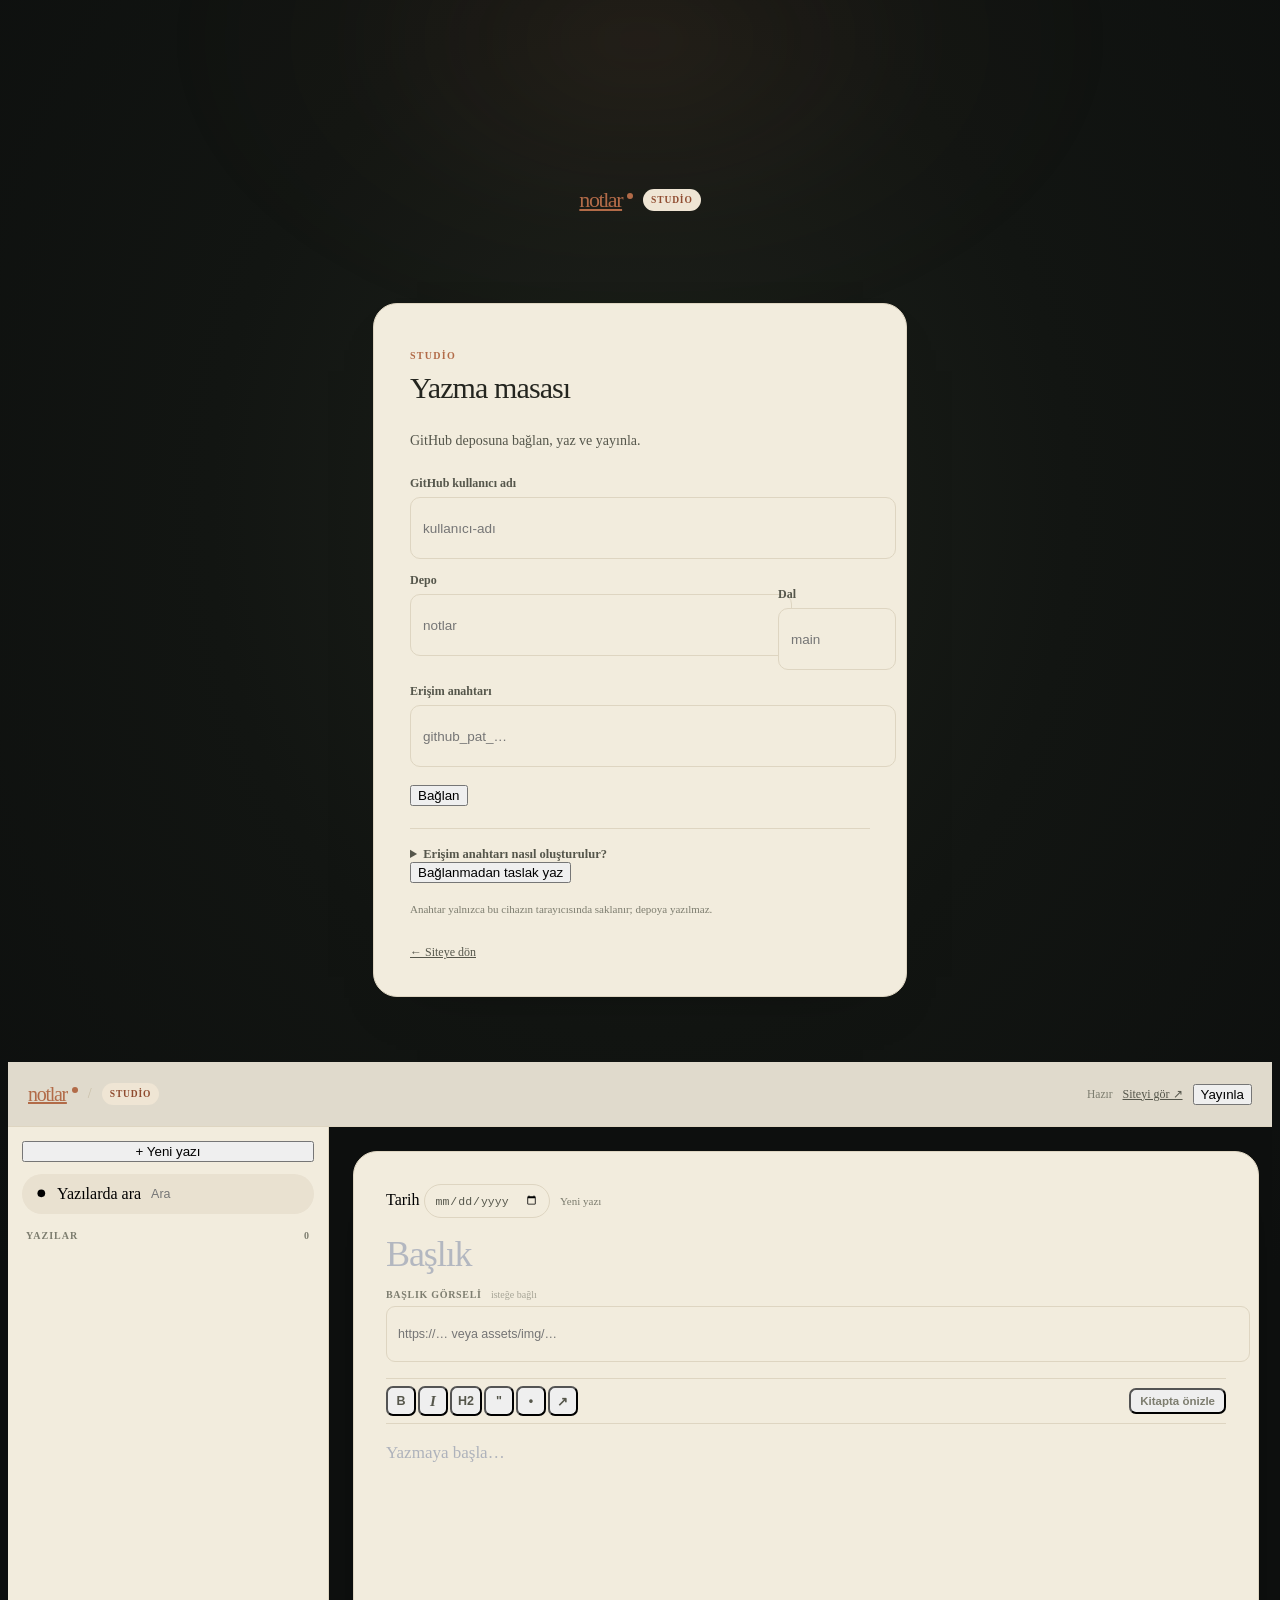
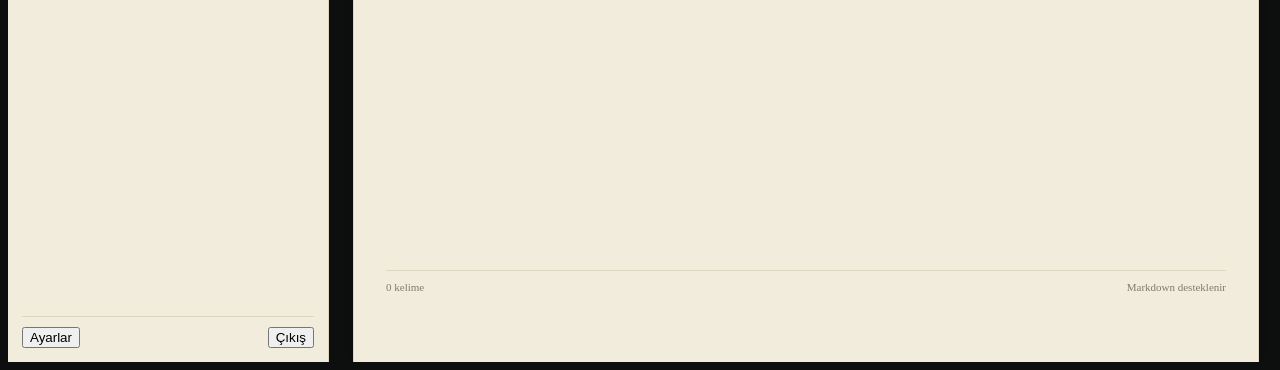
==== studio/index.html @ f9cbef53 "Kitap görünümünü iyileştir ve Studio'ya kitap önizlemesi ekle" ====
<!doctype html>
<html lang="tr">
<head>
  <meta charset="utf-8">
  <meta name="viewport" content="width=device-width, initial-scale=1, viewport-fit=cover">
  <meta http-equiv="Content-Security-Policy" content="default-src 'self'; script-src 'self'; style-src 'self' 'unsafe-inline' https://fonts.googleapis.com; font-src https://fonts.gstatic.com; img-src 'self' data: blob: https:; connect-src 'self' https://api.github.com; frame-src 'self'; base-uri 'self'; form-action 'self'">
  <title>Studio — Notlar</title>
  <meta name="description" content="Yazma masası.">
  <meta name="robots" content="noindex,nofollow,noarchive">
  <meta name="color-scheme" content="light">
  <meta name="theme-color" content="#0d0f0e">

  <link rel="icon" href="../assets/img/favicon.svg" type="image/svg+xml">
  <link rel="preconnect" href="https://fonts.googleapis.com">
  <link rel="preconnect" href="https://fonts.gstatic.com" crossorigin>
  <link href="https://fonts.googleapis.com/css2?family=DM+Sans:opsz,wght@9..40,400..700&family=Newsreader:ital,opsz,wght@0,6..72,400;0,6..72,500;0,6..72,600;1,6..72,400;1,6..72,500&display=swap" rel="stylesheet">

  <link rel="stylesheet" href="../assets/css/base.css?v=20261117k">
  <link rel="stylesheet" href="../assets/css/prose.css?v=20261117k">
  <link rel="stylesheet" href="../assets/css/editor.css?v=20261117m">
  <script type="module" src="../assets/js/editor.js?v=20261117m"></script>
</head>
<body class="studio-body" id="top">

  <div class="studio-glow" aria-hidden="true"></div>

  <svg class="icon-sprite" aria-hidden="true" focusable="false" xmlns="http://www.w3.org/2000/svg">
    <symbol id="i-search" viewBox="0 0 24 24"><circle cx="10.8" cy="10.8" r="6.6"/><path d="m15.8 15.8 4.7 4.7"/></symbol>
    <symbol id="i-close" viewBox="0 0 24 24"><path d="M6 6l12 12M18 6 6 18"/></symbol>
    <symbol id="i-menu" viewBox="0 0 24 24"><path d="M3 7h18M3 12h18M3 17h18"/></symbol>
    <symbol id="i-arrow-up-right" viewBox="0 0 24 24"><path d="M7 17 17 7M8 7h9v9"/></symbol>
  </svg>

  <!-- Giriş --------------------------------------------------------------- -->
  <section class="auth-view" id="auth-view">
    <header class="auth-header">
      <a class="brand" href="../"><span class="brand-text">notlar</span><span class="brand-dot" aria-hidden="true"></span></a>
      <span class="studio-tag">studio</span>
    </header>

    <main class="auth-main">
      <div class="auth-card">
        <p class="auth-eyebrow">Studio</p>
        <h1 class="auth-title">Yazma masası</h1>
        <p class="auth-sub">GitHub deposuna bağlan, yaz ve yayınla.</p>

        <form class="auth-form" id="auth-form" novalidate>
          <div class="field">
            <label for="auth-owner">GitHub kullanıcı adı</label>
            <input id="auth-owner" name="owner" type="text" autocomplete="username" placeholder="kullanıcı-adı" required>
          </div>

          <div class="field-row">
            <div class="field">
              <label for="auth-repo">Depo</label>
              <input id="auth-repo" name="repo" type="text" autocomplete="off" placeholder="notlar" required>
            </div>
            <div class="field">
              <label for="auth-branch">Dal</label>
              <input id="auth-branch" name="branch" type="text" autocomplete="off" placeholder="main">
            </div>
          </div>

          <div class="field">
            <label for="auth-token">Erişim anahtarı</label>
            <input id="auth-token" name="token" type="password" autocomplete="off" placeholder="github_pat_…" required>
          </div>

          <p class="auth-error" id="auth-error" role="alert" hidden></p>

          <button class="btn btn--accent btn--block" type="submit" id="auth-submit">Bağlan</button>
        </form>

        <details class="auth-help">
          <summary>Erişim anahtarı nasıl oluşturulur?</summary>
          <ol>
            <li>GitHub → Settings → Developer settings → Personal access tokens → <strong>Fine-grained tokens</strong> → Generate new token.</li>
            <li>Repository access: <strong>Only select repositories</strong> → <strong>notlar</strong>. “Public repositories (read-only)” yazma izni vermez.</li>
            <li>Permissions → <strong>Repositories</strong> sekmesi → <strong>Add permissions</strong> → aramaya <strong>Contents</strong> yaz → <strong>Read and write</strong>. Metadata otomatik gelir.</li>
            <li>Generate token → anahtarı kopyala ve buraya yapıştır.</li>
          </ol>
          <p class="auth-help-note">
            Contents seçeneğini göremiyorsan klasik token da çalışır:
            <a href="https://github.com/settings/tokens/new" target="_blank" rel="noopener noreferrer">Tokens (classic)</a>
            → Generate new token → <strong>repo</strong> kutusunu işaretle. Bu anahtar daha geniştir; işin bitince iptal edebilirsin.
          </p>
          <a href="https://github.com/settings/personal-access-tokens/new" target="_blank" rel="noopener noreferrer">
            Fine-grained token oluştur ↗
          </a>
        </details>

        <button class="text-button" id="write-offline" type="button">Bağlanmadan taslak yaz</button>
        <p class="auth-note">Anahtar yalnızca bu cihazın tarayıcısında saklanır; depoya yazılmaz.</p>
        <a class="auth-back" href="../">← Siteye dön</a>
      </div>
    </main>
  </section>

  <!-- Uygulama ------------------------------------------------------------ -->
  <section class="app-view" id="app-view" hidden>
    <header class="studio-topbar">
      <div class="topbar-left">
        <button class="icon-button sidebar-toggle" type="button" id="sidebar-toggle" aria-label="Yazı listesini aç">
          <svg><use href="#i-menu"></use></svg>
        </button>
        <a class="brand" href="../"><span class="brand-text">notlar</span><span class="brand-dot" aria-hidden="true"></span></a>
        <span class="topbar-sep" aria-hidden="true">/</span>
        <span class="studio-tag">studio</span>
      </div>

      <div class="topbar-right">
        <span class="save-status" id="save-status">Hazır</span>
        <a class="topbar-link" href="../" target="_blank" rel="noopener noreferrer">Siteyi gör ↗</a>
        <button class="btn btn--accent btn--small" type="button" id="publish-button">Yayınla</button>
      </div>
    </header>

    <div class="studio-layout">
      <div class="sidebar-scrim" id="sidebar-scrim" hidden></div>

      <aside class="studio-sidebar" id="studio-sidebar">
        <div class="sidebar-top">
          <button class="btn btn--accent btn--block" type="button" id="new-post">+ Yeni yazı</button>
          <button class="icon-button sidebar-close" type="button" id="sidebar-close" aria-label="Yazı listesini kapat">
            <svg><use href="#i-close"></use></svg>
          </button>
        </div>

        <label class="sidebar-search">
          <svg aria-hidden="true"><use href="#i-search"></use></svg>
          <span class="sr-only">Yazılarda ara</span>
          <input id="post-search" type="search" placeholder="Ara" autocomplete="off" spellcheck="false">
        </label>

        <div class="sidebar-heading">
          <span>Yazılar</span>
          <span id="sidebar-count">0</span>
        </div>

        <ul class="sidebar-list" id="sidebar-list"></ul>

        <div class="sidebar-footer">
          <button class="text-button" type="button" id="settings-button">Ayarlar</button>
          <button class="text-button" type="button" id="logout-button">Çıkış</button>
        </div>
      </aside>

      <main class="studio-main" id="studio-main">
        <div class="editor-card">
          <div class="editor-meta">
            <label class="date-field">
              <span class="sr-only">Tarih</span>
              <input id="date-input" type="date">
            </label>
            <span class="editor-state" id="editor-state">Yeni yazı</span>
            <button class="text-button editor-delete" type="button" id="delete-button" hidden>Sil</button>
          </div>

          <input id="title-input" class="editor-title" type="text" placeholder="Başlık" autocomplete="off" spellcheck="false">

          <div class="editor-cover-field">
            <label for="cover-input">Başlık görseli <span>isteğe bağlı</span></label>
            <input id="cover-input" type="text" inputmode="url" placeholder="https://… veya assets/img/…" autocomplete="off" spellcheck="false">
          </div>

          <div class="editor-toolbar">
            <div class="toolbar-group">
              <button type="button" data-md="bold" title="Kalın" aria-label="Kalın">B</button>
              <button type="button" data-md="italic" title="İtalik" aria-label="İtalik"><span class="toolbar-italic">I</span></button>
              <button type="button" data-md="h2" title="Başlık" aria-label="Başlık">H2</button>
              <button type="button" data-md="quote" title="Alıntı" aria-label="Alıntı">"</button>
              <button type="button" data-md="list" title="Liste" aria-label="Liste">•</button>
              <button type="button" data-md="link" title="Bağlantı" aria-label="Bağlantı">↗</button>
            </div>
            <button class="preview-toggle" type="button" id="preview-toggle">Kitapta önizle</button>
          </div>

          <textarea id="content-input" class="editor-content" placeholder="Yazmaya başla…" spellcheck="true"></textarea>
          <div id="preview" class="editor-preview" hidden>
            <p class="preview-note">Yayınlanmamış taslak · Sayfaları sürükleyerek çevirebilirsin.</p>
            <iframe id="book-preview" title="Taslağın kitap önizlemesi" src="../?onizleme=1" loading="lazy"></iframe>
          </div>

          <div class="editor-footer">
            <span id="word-count">0 kelime</span>
            <span class="editor-hint">Markdown desteklenir</span>
          </div>
        </div>
      </main>
    </div>
  </section>

  <!-- Ayarlar ------------------------------------------------------------- -->
  <dialog class="modal" id="settings-dialog" aria-labelledby="settings-title">
    <div class="modal-head">
      <h2 id="settings-title">Ayarlar</h2>
      <button class="icon-button modal-close" type="button" data-close-settings aria-label="Ayarları kapat">
        <svg><use href="#i-close"></use></svg>
      </button>
    </div>

    <div class="modal-body">
      <div class="field">
        <label for="site-title">Site adı</label>
        <input id="site-title" type="text" autocomplete="off">
      </div>
      <div class="field">
        <label for="site-author">Yazar</label>
        <input id="site-author" type="text" autocomplete="off" placeholder="isteğe bağlı">
      </div>
      <div class="field">
        <label for="site-description">Açıklama</label>
        <textarea id="site-description" rows="2"></textarea>
      </div>

      <div class="connection-box">
        <span class="connection-label">Bağlantı</span>
        <p id="connection-info">—</p>
      </div>
    </div>

    <div class="modal-foot">
      <button class="btn" type="button" data-close-settings>Vazgeç</button>
      <button class="btn btn--accent" type="button" id="settings-save">Kaydet</button>
    </div>
  </dialog>

  <!-- Onay ---------------------------------------------------------------- -->
  <dialog class="modal modal--confirm" id="confirm-dialog" aria-labelledby="confirm-title">
    <div class="modal-body">
      <h2 id="confirm-title">Emin misin?</h2>
      <p id="confirm-message"></p>
    </div>
    <div class="modal-foot">
      <button class="btn" type="button" id="confirm-cancel">Vazgeç</button>
      <button class="btn btn--danger" type="button" id="confirm-ok">Sil</button>
    </div>
  </dialog>

  <div class="studio-toast" id="toast" popover="manual" role="status" aria-live="polite"></div>

  <noscript>
    <div class="noscript">Yazma masası için JavaScript'e ihtiyaç var.</div>
  </noscript>

</body>
</html>
---- assets/css/editor.css ----
/* ==========================================================================
   Studio — yazma masası
   ========================================================================== */

.studio-body {
  --font-serif: 'Newsreader', Georgia, 'Times New Roman', serif;
  --bg: #0d0f0e;
  --surface: #f2ecdd;
  --surface-2: #e9e1d0;
  --surface-3: #e3d8c4;
  --text: #24251f;
  --text-2: #55564b;
  --muted: #7d7d6f;
  --line: #ded5c1;
  --line-strong: #c9bfa8;
  --accent: #b26b48;
  --accent-2: #9d5939;
  --accent-dark: #8f4b2f;
  --accent-soft: #efe5d4;
  --accent-glow: rgba(178, 107, 72, 0.16);
  --selection: #e9d9c8;
  --shadow: 0 24px 60px -44px rgba(0, 0, 0, 0.5);
  position: relative;
  min-height: 100dvh;
  background:
    radial-gradient(ellipse 70% 55% at 50% 26%, #1d211b 0%, #121512 48%, var(--bg) 100%);
}

.studio-body .brand {
  font-family: var(--font-serif);
  font-weight: 500;
  letter-spacing: -0.065em;
}

.studio-body .auth-title,
.studio-body .editor-title,
.studio-body .modal-head h2,
.studio-body .modal-body h2 {
  font-family: var(--font-serif);
  font-weight: 500;
  letter-spacing: -0.03em;
}

.studio-body .editor-content,
.studio-body .editor-preview,
.studio-body .prose {
  font-family: var(--font-serif);
}

.studio-body .editor-content {
  font-size: 17px;
  line-height: 1.75;
}

.studio-glow {
  position: fixed;
  inset: -280px auto auto 50%;
  z-index: 0;
  width: 1000px;
  height: 640px;
  margin-left: -500px;
  background: radial-gradient(ellipse at center, rgba(178, 107, 72, 0.1), rgba(178, 107, 72, 0.02) 42%, transparent 68%);
  filter: blur(18px);
  pointer-events: none;
}

.brand {
  display: inline-flex;
  align-items: center;
  gap: 5px;
  color: var(--accent);
  font-size: 22px;
  font-weight: 700;
  letter-spacing: -0.055em;
  line-height: 1;
  transition: color 0.18s ease;
}

.brand:hover {
  color: var(--accent-dark);
}

.brand-dot {
  width: 6px;
  height: 6px;
  margin-top: -9px;
  border-radius: 50%;
  background: var(--accent);
}

.studio-tag {
  display: inline-flex;
  align-items: center;
  height: 22px;
  padding: 0 8px;
  border-radius: 999px;
  background: var(--accent-soft);
  color: var(--accent-dark);
  font-size: 9.5px;
  font-weight: 700;
  letter-spacing: 0.09em;
  text-transform: uppercase;
}

/* --------------------------------------------------------------------------
   Giriş
   -------------------------------------------------------------------------- */

.auth-view {
  position: relative;
  z-index: 1;
  display: flex;
  flex-direction: column;
  min-height: 100dvh;
}

.auth-header {
  display: flex;
  align-items: center;
  gap: 10px;
  width: min(var(--shell), calc(100% - var(--gutter) * 2));
  height: 76px;
  margin: 0 auto;
}

.auth-header .brand {
  font-size: 22px;
}

.auth-main {
  display: grid;
  place-items: center;
  flex: 1;
  padding: 20px var(--gutter) 64px;
}

.auth-card {
  width: min(460px, 100%);
  padding: clamp(24px, 4.5vw, 36px);
  border: 1px solid var(--line);
  border-radius: 24px;
  background: var(--surface);
  box-shadow: var(--shadow);
  animation: fade-up 0.45s var(--ease) both;
}

.auth-eyebrow {
  color: var(--accent);
  font-size: 10px;
  font-weight: 700;
  letter-spacing: 0.13em;
  text-transform: uppercase;
}

.auth-title {
  margin-top: 8px;
  color: var(--text);
  font-size: 30px;
  font-weight: 700;
  letter-spacing: -0.04em;
}

.auth-sub {
  margin-top: 8px;
  color: var(--text-2);
  font-size: 14px;
  line-height: 1.6;
}

.auth-form {
  margin-top: 24px;
}

.field + .field,
.field-row + .field,
.field + .field-row {
  margin-top: 14px;
}

.field-row {
  display: grid;
  grid-template-columns: minmax(0, 1fr) 92px;
  gap: 12px;
}

.field {
  display: flex;
  flex-direction: column;
  gap: 6px;
}

.field label {
  color: var(--text-2);
  font-size: 12px;
  font-weight: 600;
}

.field input,
.field textarea {
  width: 100%;
  min-height: 42px;
  padding: 9px 12px;
  border: 1px solid var(--line);
  border-radius: 10px;
  outline: 0;
  background: var(--surface);
  color: var(--text);
  font-size: 13.5px;
  transition:
    border-color 0.16s ease,
    box-shadow 0.16s ease;
}

.field textarea {
  resize: vertical;
  line-height: 1.6;
}

.field input:focus,
.field textarea:focus {
  border-color: var(--accent);
  box-shadow: 0 0 0 3px var(--accent-glow);
}

.auth-error {
  margin-top: 14px;
  padding: 9px 11px;
  border: 1px solid #f0c9c9;
  border-radius: 9px;
  background: #fff5f5;
  color: #b53232;
  font-size: 12px;
  line-height: 1.55;
}

.auth-form .btn {
  margin-top: 18px;
}

.auth-help {
  margin-top: 22px;
  padding-top: 18px;
  border-top: 1px solid var(--line);
}

.auth-help summary {
  color: var(--text-2);
  font-size: 12.5px;
  font-weight: 600;
  cursor: pointer;
}

.auth-help ol {
  margin-top: 10px;
  padding-left: 18px;
  list-style: decimal;
  color: var(--muted);
  font-size: 12px;
  line-height: 1.7;
}

.auth-help li {
  margin-bottom: 4px;
}

.auth-help a {
  display: inline-block;
  margin-top: 10px;
  color: var(--accent-dark);
  font-size: 12px;
  font-weight: 600;
  text-decoration: underline;
  text-decoration-color: var(--accent);
  text-underline-offset: 3px;
}

.auth-help-note {
  margin-top: 12px;
  color: var(--muted);
  font-size: 11.5px;
  line-height: 1.65;
}

.auth-help-note a {
  display: inline;
  margin-top: 0;
}

.auth-note {
  margin-top: 18px;
  color: var(--muted);
  font-size: 11px;
  line-height: 1.55;
}

.auth-back {
  display: inline-block;
  margin-top: 16px;
  color: var(--text-2);
  font-size: 12px;
  transition: color 0.16s ease;
}

.auth-back:hover {
  color: var(--accent);
}

/* --------------------------------------------------------------------------
   Uygulama
   -------------------------------------------------------------------------- */

.app-view {
  position: relative;
  z-index: 1;
  display: flex;
  flex-direction: column;
  height: 100dvh;
}

.studio-topbar {
  display: flex;
  align-items: center;
  justify-content: space-between;
  gap: 16px;
  flex: none;
  height: 64px;
  padding: 0 20px;
  border-bottom: 1px solid var(--line);
  background: color-mix(in srgb, var(--surface) 92%, transparent);
  -webkit-backdrop-filter: blur(14px);
  backdrop-filter: blur(14px);
}

.topbar-left,
.topbar-right {
  display: flex;
  align-items: center;
  gap: 10px;
  min-width: 0;
}

.topbar-left .brand {
  font-size: 20px;
}

.topbar-sep {
  color: var(--line-strong);
  font-size: 14px;
}

.save-status {
  color: var(--muted);
  font-size: 11.5px;
  white-space: nowrap;
}

.topbar-link {
  color: var(--text-2);
  font-size: 12px;
  white-space: nowrap;
  transition: color 0.16s ease;
}

.topbar-link:hover {
  color: var(--accent);
}

.sidebar-toggle,
.sidebar-close {
  display: none;
}

.studio-layout {
  display: flex;
  flex: 1;
  min-height: 0;
}

/* Kenar çubuğu ------------------------------------------------------------- */

.studio-sidebar {
  display: flex;
  flex-direction: column;
  width: 292px;
  flex: none;
  min-height: 0;
  padding: 14px;
  border-right: 1px solid var(--line);
  background: var(--surface);
}

.sidebar-top {
  display: flex;
  gap: 8px;
}

.sidebar-top .btn {
  flex: 1;
}

.sidebar-search {
  display: flex;
  align-items: center;
  gap: 8px;
  height: 38px;
  margin-top: 12px;
  padding: 0 12px;
  border: 1px solid transparent;
  border-radius: 999px;
  background: var(--surface-2);
  transition:
    border-color 0.16s ease,
    background-color 0.16s ease,
    box-shadow 0.16s ease;
}

.sidebar-search:focus-within {
  background: var(--surface);
  border-color: var(--accent);
  box-shadow: 0 0 0 3px var(--accent-glow);
}

.sidebar-search svg {
  width: 14px;
  height: 14px;
  flex: none;
  color: var(--muted);
}

.sidebar-search input {
  flex: 1;
  min-width: 0;
  height: 100%;
  border: 0;
  outline: 0;
  background: transparent;
  font-size: 12.5px;
}

.sidebar-heading {
  display: flex;
  align-items: center;
  justify-content: space-between;
  margin: 16px 4px 6px;
  color: var(--muted);
  font-size: 10px;
  font-weight: 700;
  letter-spacing: 0.1em;
  text-transform: uppercase;
}

.sidebar-list {
  flex: 1;
  min-height: 0;
  margin: 0 -4px;
  padding: 0 4px 10px;
  overflow-y: auto;
}

.sidebar-item {
  display: block;
  width: 100%;
  margin-bottom: 2px;
  padding: 8px 10px 9px;
  border-radius: 10px;
  text-align: left;
  transition: background-color 0.14s ease;
}

.sidebar-item:hover {
  background: var(--surface-2);
}

.sidebar-item.is-active {
  background: var(--accent-soft);
}

.sidebar-item-date {
  display: block;
  color: var(--muted);
  font-size: 10px;
  font-variant-numeric: tabular-nums;
}

.sidebar-item-title {
  display: block;
  margin-top: 1px;
  overflow: hidden;
  color: var(--text);
  font-size: 12.5px;
  font-weight: 600;
  line-height: 1.4;
  text-overflow: ellipsis;
  white-space: nowrap;
}

.sidebar-item.is-active .sidebar-item-title {
  color: var(--accent-dark);
}

.sidebar-empty {
  padding: 18px 10px;
  color: var(--muted);
  font-size: 12px;
  line-height: 1.6;
}

.sidebar-footer {
  display: flex;
  align-items: center;
  justify-content: space-between;
  gap: 10px;
  flex: none;
  padding-top: 10px;
  border-top: 1px solid var(--line);
}

.sidebar-scrim {
  display: none;
}

/* Editör ------------------------------------------------------------------ */

.studio-main {
  flex: 1;
  min-width: 0;
  overflow-y: auto;
  padding: 24px;
  background: var(--bg);
}

.editor-card {
  width: min(840px, 100%);
  min-height: calc(100dvh - 64px - 48px);
  margin: 0 auto;
  padding: clamp(20px, 3vw, 32px);
  border: 1px solid var(--line);
  border-radius: 24px;
  background: var(--surface);
  box-shadow: 0 20px 50px -46px rgba(21, 23, 28, 0.24);
}

.editor-meta {
  display: flex;
  align-items: center;
  gap: 10px;
  min-height: 32px;
}

.date-field input {
  height: 32px;
  padding: 0 10px;
  border: 1px solid var(--line);
  border-radius: 999px;
  outline: 0;
  background: var(--surface);
  color: var(--text-2);
  font-size: 11.5px;
  font-variant-numeric: tabular-nums;
  cursor: pointer;
  transition:
    border-color 0.16s ease,
    box-shadow 0.16s ease;
}

.date-field input:focus {
  border-color: var(--accent);
  box-shadow: 0 0 0 3px var(--accent-glow);
}

.editor-state {
  color: var(--muted);
  font-size: 11px;
}

.editor-delete {
  margin-left: auto;
  color: #b53232;
}

.editor-delete:hover {
  color: #8f2020;
}

.editor-title {
  width: 100%;
  margin-top: 16px;
  padding: 0;
  border: 0;
  outline: 0;
  background: transparent;
  color: var(--text);
  font-size: clamp(26px, 3.4vw, 36px);
  font-weight: 700;
  letter-spacing: -0.045em;
  line-height: 1.15;
}

.editor-title::placeholder {
  color: #b3b7c0;
}

.editor-cover-field {
  display: flex;
  flex-direction: column;
  gap: 6px;
  margin-top: 14px;
}

.editor-cover-field label {
  color: var(--muted);
  font-size: 10px;
  font-weight: 600;
  letter-spacing: 0.07em;
  text-transform: uppercase;
}

.editor-cover-field label span {
  margin-left: 6px;
  font-weight: 400;
  letter-spacing: 0;
  opacity: 0.65;
  text-transform: none;
}

.editor-cover-field input {
  width: 100%;
  min-height: 38px;
  padding: 8px 11px;
  border: 1px solid var(--line);
  border-radius: 9px;
  outline: 0;
  background: var(--surface);
  color: var(--text);
  font-size: 12.5px;
  transition:
    border-color 0.16s ease,
    box-shadow 0.16s ease;
}

.editor-cover-field input:focus {
  border-color: var(--accent);
  box-shadow: 0 0 0 3px var(--accent-glow);
}

.editor-toolbar {
  display: flex;
  align-items: center;
  justify-content: space-between;
  gap: 12px;
  margin-top: 16px;
  padding: 7px 0;
  border-top: 1px solid var(--line);
  border-bottom: 1px solid var(--line);
}

.toolbar-group {
  display: flex;
  align-items: center;
  gap: 2px;
}

.toolbar-group button {
  display: grid;
  place-items: center;
  min-width: 30px;
  height: 30px;
  padding: 0 6px;
  border-radius: 7px;
  color: var(--text-2);
  font-size: 12.5px;
  font-weight: 600;
  transition:
    color 0.14s ease,
    background-color 0.14s ease;
}

.toolbar-group button:hover {
  color: var(--accent-dark);
  background: var(--accent-soft);
}

.toolbar-italic {
  font-family: Georgia, 'Times New Roman', serif;
  font-size: 15px;
  font-style: italic;
  line-height: 1;
}

.preview-toggle {
  padding: 5px 9px;
  border-radius: 7px;
  color: var(--muted);
  font-size: 11.5px;
  font-weight: 600;
  transition:
    color 0.14s ease,
    background-color 0.14s ease;
}

.preview-toggle:hover {
  color: var(--text);
  background: var(--surface-2);
}

.preview-toggle.is-active {
  color: var(--accent-dark);
  background: var(--accent-soft);
}

.editor-content {
  display: block;
  width: 100%;
  min-height: 46vh;
  margin-top: 14px;
  padding: 0;
  border: 0;
  outline: 0;
  resize: none;
  overflow: hidden;
  background: transparent;
  color: var(--text-2);
  font-family: var(--font-sans);
  font-size: 16px;
  line-height: 1.8;
}

.editor-content::placeholder {
  color: #aeb2bb;
}

.editor-preview {
  min-height: 46vh;
  margin-top: 14px;
}

.editor-footer {
  display: flex;
  align-items: center;
  justify-content: space-between;
  gap: 16px;
  margin-top: 18px;
  padding-top: 10px;
  border-top: 1px solid var(--line);
  color: var(--muted);
  font-size: 11px;
}

.editor-hint {
  color: var(--muted);
}

/* --------------------------------------------------------------------------
   Modallar
   -------------------------------------------------------------------------- */

.modal {
  width: min(520px, calc(100vw - 24px));
  max-height: 86vh;
  margin: auto;
  padding: 0;
  border: 1px solid var(--line);
  border-radius: 20px;
  background: var(--surface);
  color: var(--text);
  box-shadow: 0 36px 100px -30px rgba(21, 23, 28, 0.4);
  overflow: hidden;
  opacity: 0;
  transform: translateY(8px) scale(0.99);
  transition:
    opacity 0.18s ease,
    transform 0.22s var(--ease);
}

.modal[open] {
  opacity: 1;
  transform: none;
}

.modal::backdrop {
  background: rgba(21, 23, 28, 0.32);
  -webkit-backdrop-filter: blur(4px);
  backdrop-filter: blur(4px);
}

.modal-head {
  display: flex;
  align-items: center;
  justify-content: space-between;
  gap: 12px;
  padding: 16px 18px;
  border-bottom: 1px solid var(--line);
}

.modal-head h2 {
  font-size: 17px;
  font-weight: 700;
  letter-spacing: -0.02em;
}

.modal-close {
  width: 32px;
  height: 32px;
  border: 0;
}

.modal-body {
  padding: 18px;
  overflow-y: auto;
}

.modal-body h2 {
  font-size: 20px;
  font-weight: 700;
  letter-spacing: -0.03em;
}

.modal-body p {
  margin-top: 8px;
  color: var(--text-2);
  font-size: 13px;
  line-height: 1.6;
}

.modal-body .field + .field {
  margin-top: 13px;
}

.connection-box {
  margin-top: 18px;
  padding: 12px;
  border-radius: 12px;
  background: var(--surface-2);
}

.connection-label {
  color: var(--muted);
  font-size: 10px;
  font-weight: 700;
  letter-spacing: 0.09em;
  text-transform: uppercase;
}

.connection-box p {
  margin-top: 3px;
  color: var(--text-2);
  font-size: 12px;
  word-break: break-word;
}

.modal-foot {
  display: flex;
  align-items: center;
  justify-content: flex-end;
  gap: 8px;
  padding: 13px 18px;
  border-top: 1px solid var(--line);
}

.btn--danger {
  border-color: #c43e3e;
  background: #c43e3e;
  color: #fff;
}

.btn--danger:hover {
  border-color: #a82f2f;
  background: #a82f2f;
}

.modal--confirm .modal-body {
  padding: 22px 20px 16px;
}

/* --------------------------------------------------------------------------
   Bildirim
   -------------------------------------------------------------------------- */

.studio-toast {
  position: fixed;
  inset: auto auto calc(24px + env(safe-area-inset-bottom)) 50%;
  z-index: 1000;
  max-width: calc(100vw - 24px);
  margin: 0;
  padding: 9px 15px;
  border: 0;
  border-radius: 999px;
  background: var(--text);
  color: #fff;
  font-size: 12px;
  line-height: 1.45;
  text-align: center;
  box-shadow: 0 14px 34px -16px rgba(21, 23, 28, 0.5);
  opacity: 0;
  transform: translate(-50%, 8px);
  pointer-events: none;
  transition:
    opacity 0.18s ease,
    transform 0.22s var(--ease);
}

.studio-toast.is-visible,
.studio-toast:popover-open {
  opacity: 1;
  transform: translate(-50%, 0);
}

/* --------------------------------------------------------------------------
   Duyarlı
   -------------------------------------------------------------------------- */

@media (max-width: 900px) {
  .studio-topbar {
    padding: 0 14px;
  }

  .sidebar-toggle,
  .sidebar-close {
    display: grid;
  }

  .topbar-left .brand {
    font-size: 19px;
  }

  .save-status,
  .topbar-link {
    display: none;
  }

  .studio-sidebar {
    position: fixed;
    inset: 0 auto 0 0;
    z-index: 60;
    width: min(310px, calc(100vw - 52px));
    transform: translateX(-102%);
    transition: transform 0.25s var(--ease);
    box-shadow: 20px 0 60px -30px rgba(21, 23, 28, 0.3);
  }

  .studio-sidebar.is-open {
    transform: none;
  }

  .sidebar-scrim {
    position: fixed;
    inset: 0;
    z-index: 55;
    display: block;
    background: rgba(21, 23, 28, 0.3);
    opacity: 0;
    pointer-events: none;
    transition: opacity 0.2s ease;
  }

  .sidebar-scrim.is-visible {
    opacity: 1;
    pointer-events: auto;
  }

  .sidebar-close {
    flex: none;
    border: 1px solid var(--line);
  }

  .studio-main {
    padding: 12px;
  }

  .editor-card {
    min-height: calc(100dvh - 64px - 24px);
    border-radius: 18px;
    box-shadow: none;
  }

  .editor-title {
    font-size: 26px;
  }

  .editor-content {
    min-height: 50vh;
    font-size: 15.5px;
  }

  .editor-preview {
    min-height: 50vh;
  }
}

@media (max-width: 520px) {
  .auth-header {
    height: 64px;
  }

  .auth-header .brand {
    font-size: 21px;
  }

  .auth-main {
    padding: 12px 16px 40px;
  }

  .auth-card {
    padding: 22px 18px;
    border-radius: 20px;
  }

  .auth-title {
    font-size: 26px;
  }

  .field-row {
    grid-template-columns: 1fr;
  }

  .topbar-right {
    gap: 6px;
  }

  .studio-topbar {
    height: 58px;
  }

  .studio-tag {
    height: 20px;
    font-size: 8.5px;
  }

  .studio-main {
    padding: 10px;
  }

  .editor-card {
    min-height: calc(100dvh - 58px - 20px);
    padding: 18px 15px;
  }

  .editor-meta {
    flex-wrap: wrap;
    gap: 6px 8px;
  }

  .editor-delete {
    margin-left: 0;
  }

  .editor-toolbar {
    align-items: flex-start;
  }

  .editor-footer {
    font-size: 10px;
  }

  .modal {
    width: calc(100vw - 20px);
  }
}

/* The preview runs the very same book renderer as the public page. */
.editor-preview iframe {
  display: block;
  width: 100%;
  height: clamp(340px, 65dvh, 720px);
  border: 0;
  border-radius: 4px;
}
.preview-note {
  margin: 0 0 12px;
  color: var(--muted);
  font-family: var(--font-sans);
  font-size: 12px;
  line-height: 1.5;
}

@media (max-width: 900px) {
  .topbar-left { flex: 1; overflow: hidden; }
  .topbar-left .brand { min-width: 0; }
  .topbar-left .brand-text { overflow: hidden; text-overflow: ellipsis; white-space: nowrap; }
  .topbar-left .sidebar-toggle, .topbar-right { flex: none; }
  .topbar-left .studio-tag, .topbar-sep { display: none; }
}
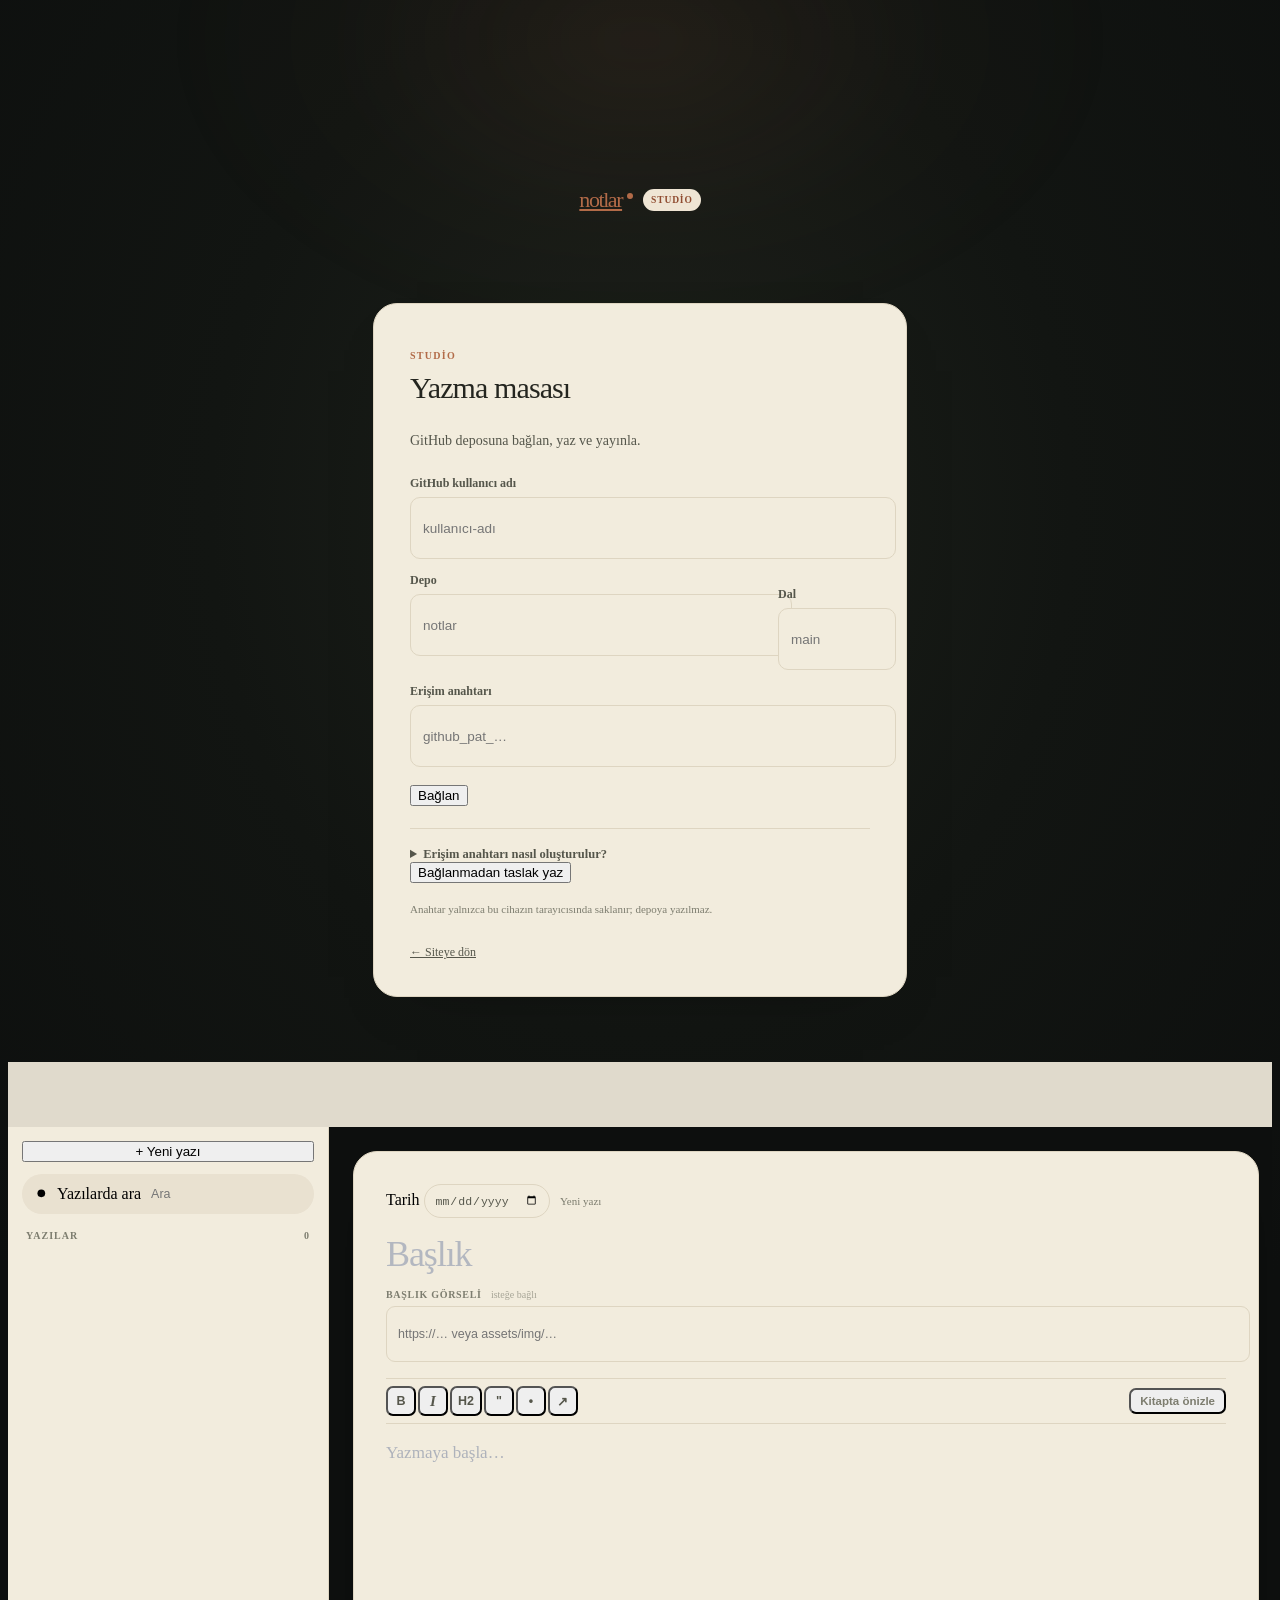
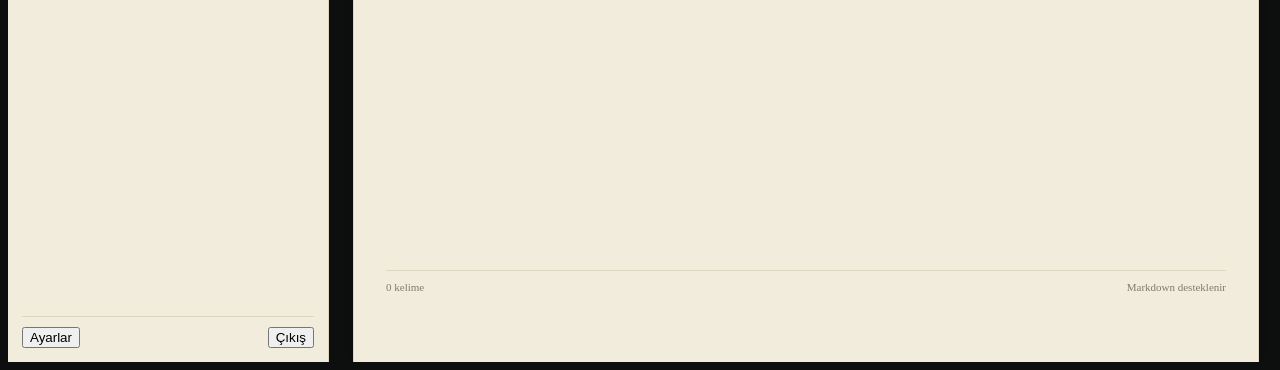
==== commit 1e1726c6: "İlk yazıyı ekle" ====
--- a/studio/index.html
+++ b/studio/index.html
@@ -15,10 +15,10 @@
   <link rel="preconnect" href="https://fonts.gstatic.com" crossorigin>
   <link href="https://fonts.googleapis.com/css2?family=DM+Sans:opsz,wght@9..40,400..700&family=Newsreader:ital,opsz,wght@0,6..72,400;0,6..72,500;0,6..72,600;1,6..72,400;1,6..72,500&display=swap" rel="stylesheet">
 
-  <link rel="stylesheet" href="../assets/css/base.css?v=20261117k">
-  <link rel="stylesheet" href="../assets/css/prose.css?v=20261117k">
+  <link rel="stylesheet" href="../assets/css/base.css?v=20261117m">
+  <link rel="stylesheet" href="../assets/css/prose.css?v=20261117m">
   <link rel="stylesheet" href="../assets/css/editor.css?v=20261117m">
-  <script type="module" src="../assets/js/editor.js?v=20261117m"></script>
+  <script type="module" src="../assets/js/editor.js?v=20261117p"></script>
 </head>
 <body class="studio-body" id="top">
 
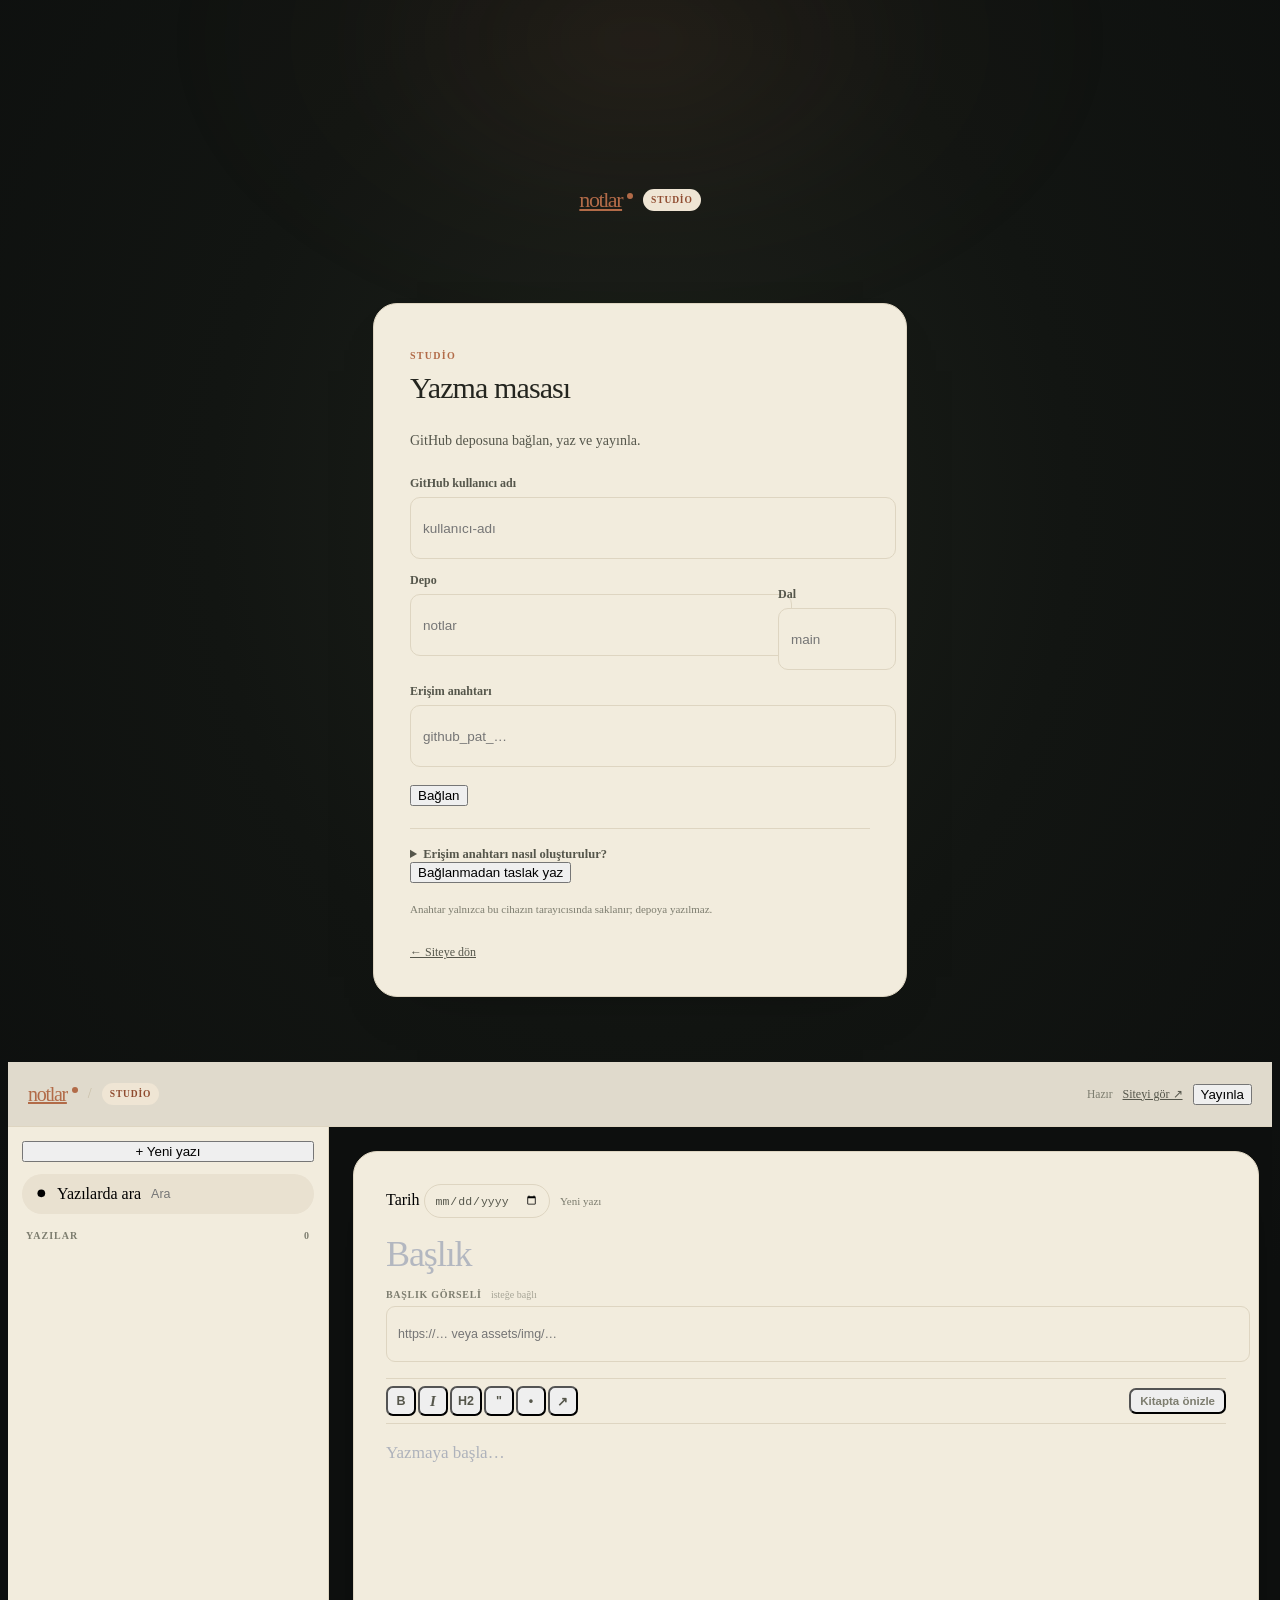
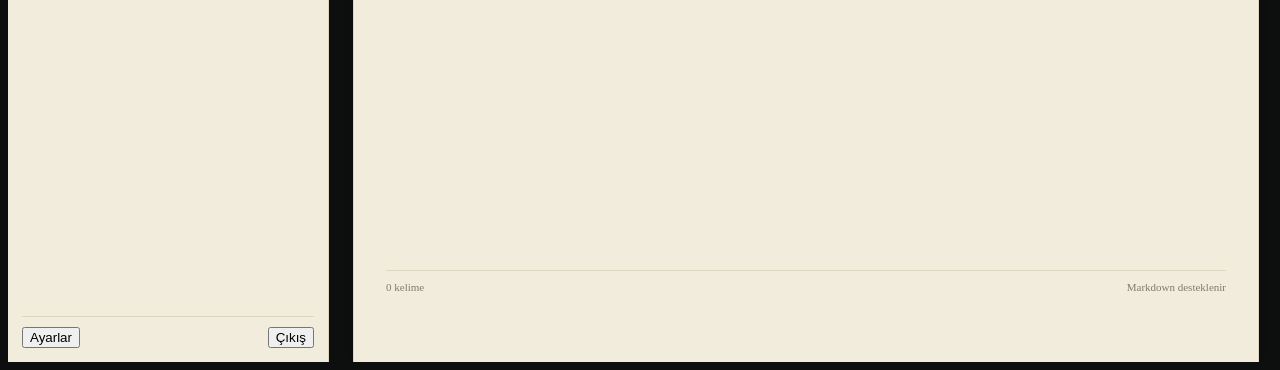
==== commit 24b5c813: "Site simgesini güncelle" ====
--- a/studio/index.html
+++ b/studio/index.html
@@ -10,7 +10,7 @@
   <meta name="color-scheme" content="light">
   <meta name="theme-color" content="#0d0f0e">
 
-  <link rel="icon" href="../assets/img/favicon.svg" type="image/svg+xml">
+  <link rel="icon" href="../assets/img/favicon.ico?v=20261117s" type="image/x-icon" sizes="16x16 32x32 48x48">
   <link rel="preconnect" href="https://fonts.googleapis.com">
   <link rel="preconnect" href="https://fonts.gstatic.com" crossorigin>
   <link href="https://fonts.googleapis.com/css2?family=DM+Sans:opsz,wght@9..40,400..700&family=Newsreader:ital,opsz,wght@0,6..72,400;0,6..72,500;0,6..72,600;1,6..72,400;1,6..72,500&display=swap" rel="stylesheet">
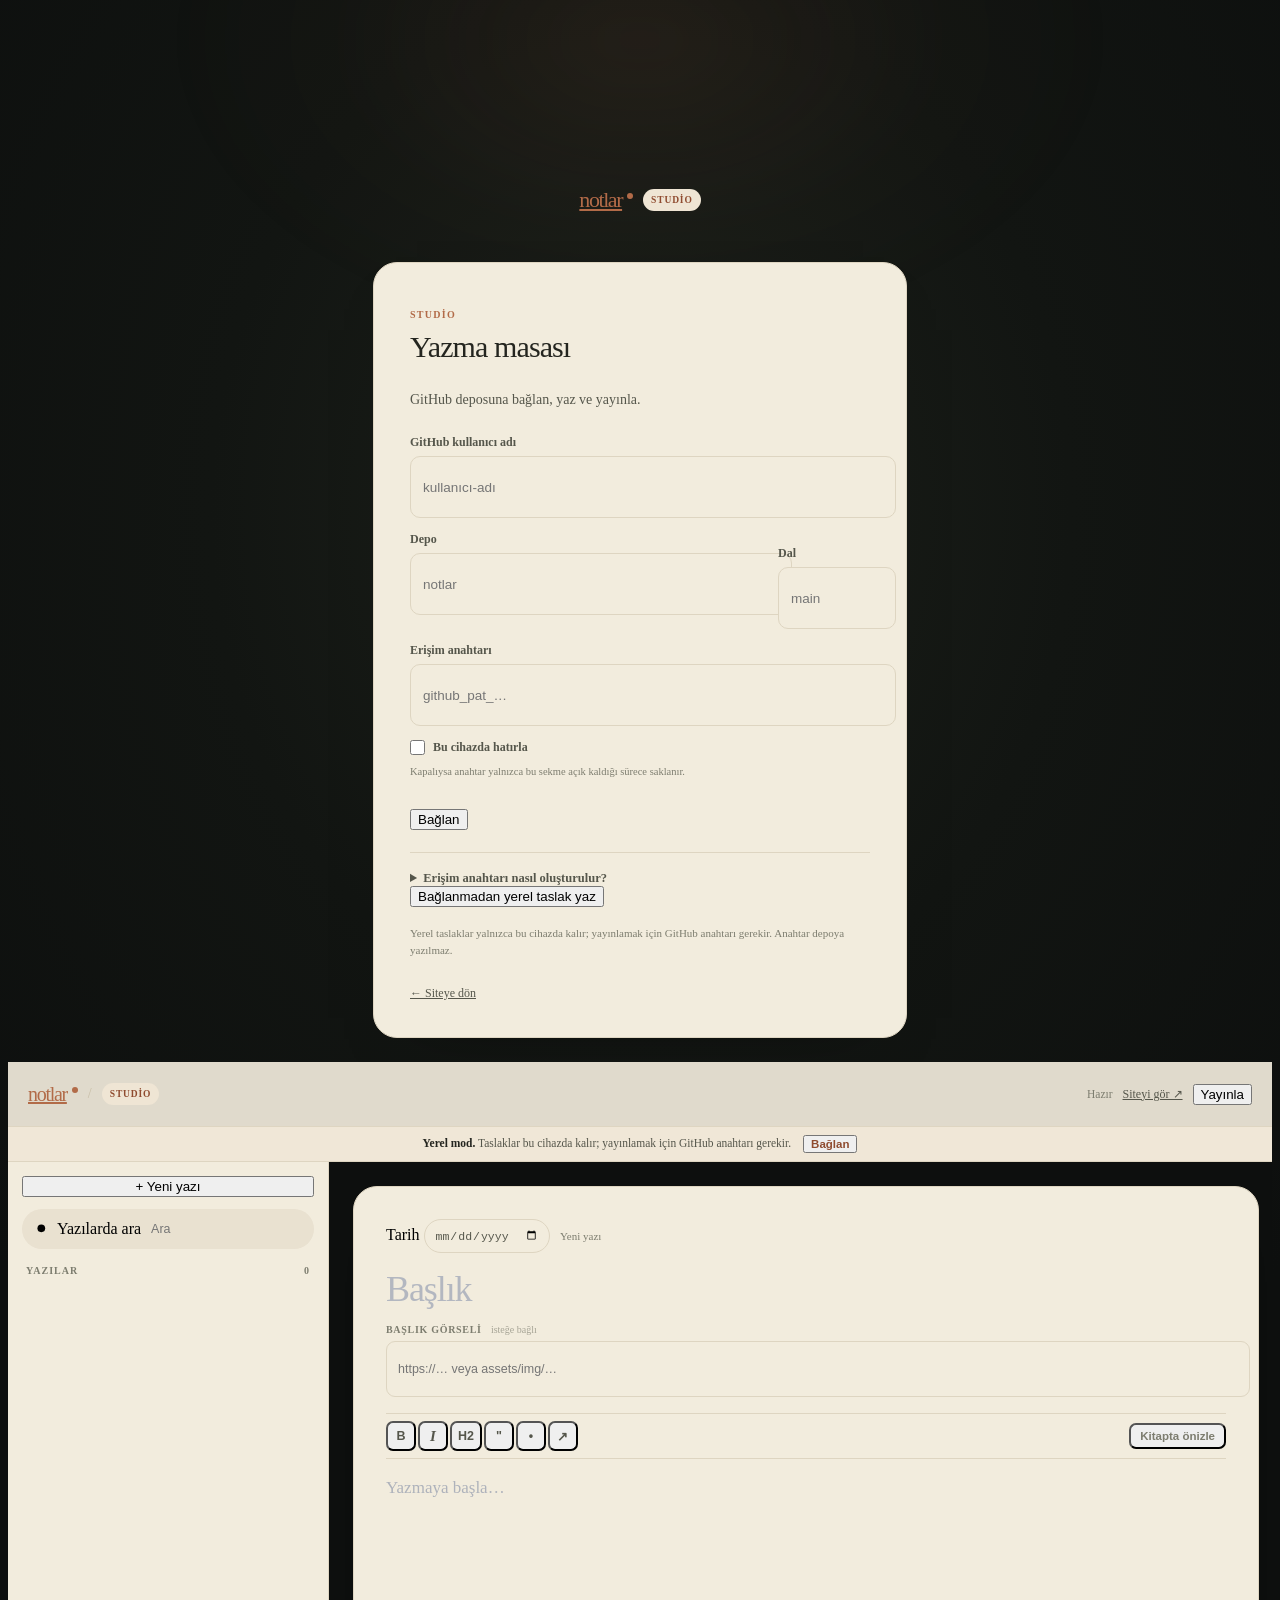
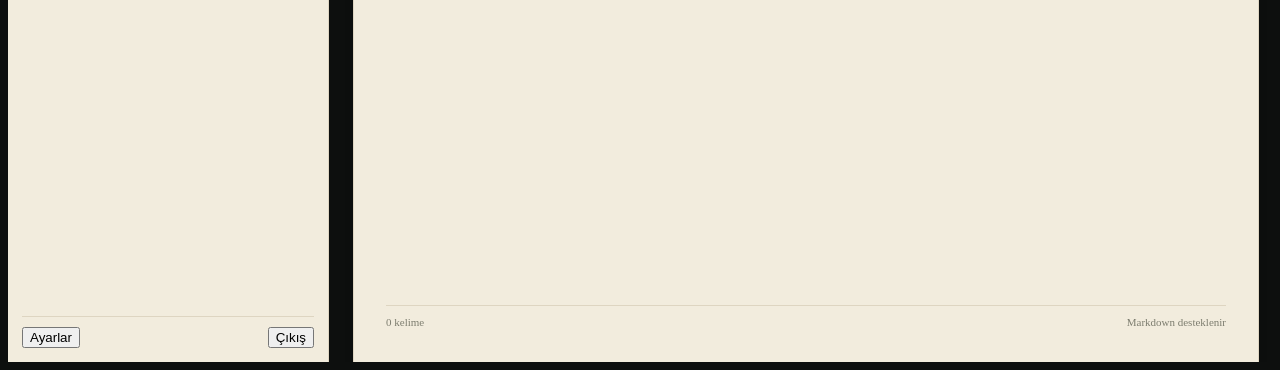
==== commit 1556b6f9: "Kitabı ve studio güvenliğini güncelle" ====
--- a/studio/index.html
+++ b/studio/index.html
@@ -3,7 +3,7 @@
 <head>
   <meta charset="utf-8">
   <meta name="viewport" content="width=device-width, initial-scale=1, viewport-fit=cover">
-  <meta http-equiv="Content-Security-Policy" content="default-src 'self'; script-src 'self'; style-src 'self' 'unsafe-inline' https://fonts.googleapis.com; font-src https://fonts.gstatic.com; img-src 'self' data: blob: https:; connect-src 'self' https://api.github.com; frame-src 'self'; base-uri 'self'; form-action 'self'">
+  <meta http-equiv="Content-Security-Policy" content="default-src 'self'; script-src 'self'; style-src 'self' 'unsafe-inline' https://fonts.googleapis.com; font-src https://fonts.gstatic.com; img-src 'self' data: blob: https:; connect-src 'self' https://api.github.com; frame-src 'self'; object-src 'none'; base-uri 'self'; form-action 'self'">
   <title>Studio — Notlar</title>
   <meta name="description" content="Yazma masası.">
   <meta name="robots" content="noindex,nofollow,noarchive">
@@ -17,8 +17,8 @@
 
   <link rel="stylesheet" href="../assets/css/base.css?v=20261117m">
   <link rel="stylesheet" href="../assets/css/prose.css?v=20261117m">
-  <link rel="stylesheet" href="../assets/css/editor.css?v=20261117m">
-  <script type="module" src="../assets/js/editor.js?v=20261117p"></script>
+  <link rel="stylesheet" href="../assets/css/editor.css?v=20261121b">
+  <script type="module" src="../assets/js/editor.js?v=20261121b"></script>
 </head>
 <body class="studio-body" id="top">
 
@@ -63,8 +63,14 @@
 
           <div class="field">
             <label for="auth-token">Erişim anahtarı</label>
-            <input id="auth-token" name="token" type="password" autocomplete="off" placeholder="github_pat_…" required>
-          </div>
+            <input id="auth-token" name="token" type="password" autocomplete="off" spellcheck="false" placeholder="github_pat_…" required>
+          </div>
+
+          <label class="auth-remember" for="auth-remember">
+            <input id="auth-remember" type="checkbox">
+            <span>Bu cihazda hatırla</span>
+          </label>
+          <p class="auth-remember-note">Kapalıysa anahtar yalnızca bu sekme açık kaldığı sürece saklanır.</p>
 
           <p class="auth-error" id="auth-error" role="alert" hidden></p>
 
@@ -89,8 +95,8 @@
           </a>
         </details>
 
-        <button class="text-button" id="write-offline" type="button">Bağlanmadan taslak yaz</button>
-        <p class="auth-note">Anahtar yalnızca bu cihazın tarayıcısında saklanır; depoya yazılmaz.</p>
+        <button class="text-button" id="write-offline" type="button">Bağlanmadan yerel taslak yaz</button>
+        <p class="auth-note">Yerel taslaklar yalnızca bu cihazda kalır; yayınlamak için GitHub anahtarı gerekir. Anahtar depoya yazılmaz.</p>
         <a class="auth-back" href="../">← Siteye dön</a>
       </div>
     </main>
@@ -115,6 +121,11 @@
       </div>
     </header>
 
+    <div class="offline-banner" id="offline-banner" role="status" hidden>
+      <span><strong>Yerel mod.</strong> Taslaklar bu cihazda kalır; yayınlamak için GitHub anahtarı gerekir.</span>
+      <button class="text-button" id="offline-connect" type="button">Bağlan</button>
+    </div>
+
     <div class="studio-layout">
       <div class="sidebar-scrim" id="sidebar-scrim" hidden></div>
 
--- a/assets/css/editor.css
+++ b/assets/css/editor.css
@@ -233,6 +233,32 @@
   line-height: 1.55;
 }
 
+.auth-remember {
+  display: inline-flex;
+  align-items: center;
+  gap: 8px;
+  margin-top: 14px;
+  color: var(--text-2);
+  font-size: 12px;
+  font-weight: 600;
+  cursor: pointer;
+  user-select: none;
+}
+
+.auth-remember input {
+  width: 15px;
+  height: 15px;
+  margin: 0;
+  accent-color: var(--accent);
+}
+
+.auth-remember-note {
+  margin-top: 5px;
+  color: var(--muted);
+  font-size: 10.5px;
+  line-height: 1.5;
+}
+
 .auth-form .btn {
   margin-top: 18px;
 }
@@ -363,6 +389,32 @@
 
 .topbar-link:hover {
   color: var(--accent);
+}
+
+.offline-banner {
+  display: flex;
+  align-items: center;
+  justify-content: center;
+  gap: 12px;
+  flex: none;
+  padding: 8px 16px;
+  border-bottom: 1px solid var(--line);
+  background: color-mix(in srgb, var(--accent-soft) 72%, var(--surface));
+  color: var(--text-2);
+  font-size: 11.5px;
+  line-height: 1.5;
+  text-align: center;
+}
+
+.offline-banner strong {
+  color: var(--text);
+}
+
+.offline-banner .text-button {
+  flex: none;
+  color: var(--accent-dark);
+  font-size: 11.5px;
+  font-weight: 700;
 }
 
 .sidebar-toggle,
@@ -1021,6 +1073,13 @@
     height: 58px;
   }
 
+  .offline-banner {
+    flex-direction: column;
+    gap: 3px;
+    padding: 7px 12px;
+    font-size: 10.5px;
+  }
+
   .studio-tag {
     height: 20px;
     font-size: 8.5px;
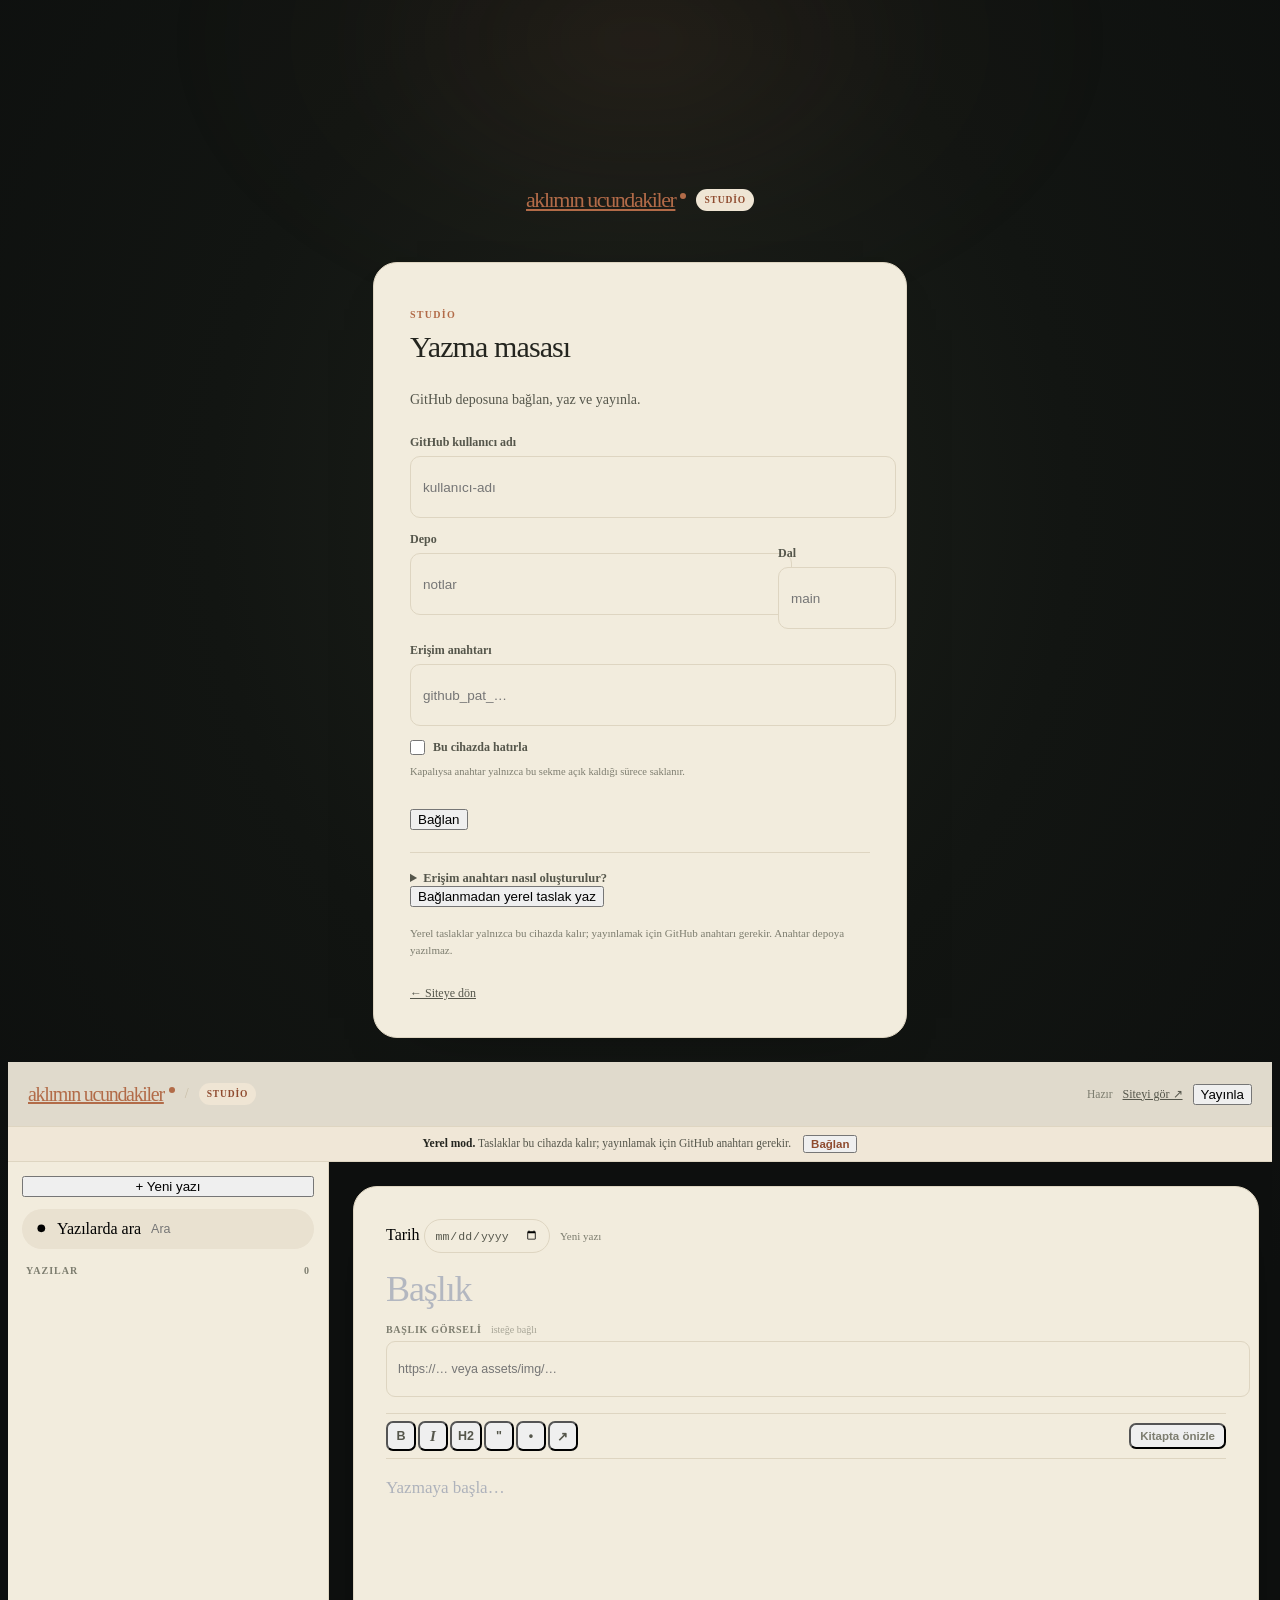
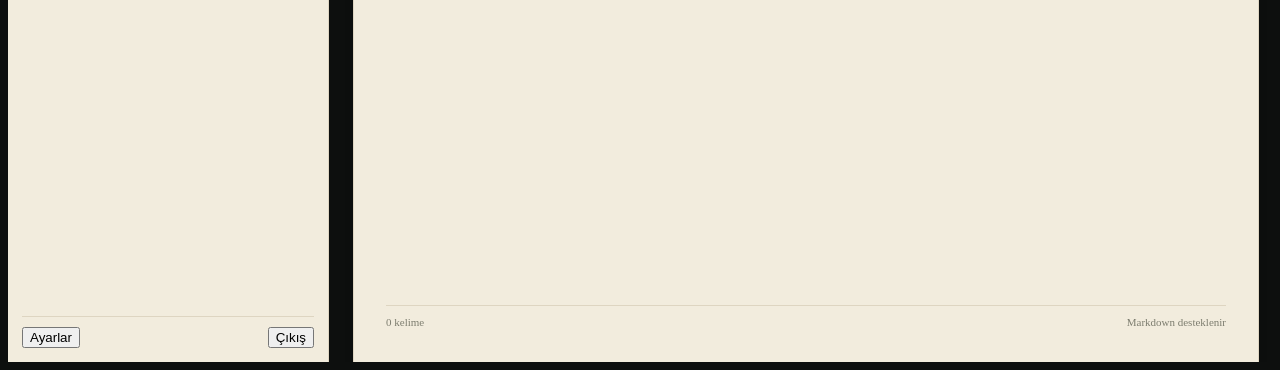
==== commit 722b81e5: "Yazıyı ekle ve kitap adını güncelle" ====
--- a/studio/index.html
+++ b/studio/index.html
@@ -4,7 +4,7 @@
   <meta charset="utf-8">
   <meta name="viewport" content="width=device-width, initial-scale=1, viewport-fit=cover">
   <meta http-equiv="Content-Security-Policy" content="default-src 'self'; script-src 'self'; style-src 'self' 'unsafe-inline' https://fonts.googleapis.com; font-src https://fonts.gstatic.com; img-src 'self' data: blob: https:; connect-src 'self' https://api.github.com; frame-src 'self'; object-src 'none'; base-uri 'self'; form-action 'self'">
-  <title>Studio — Notlar</title>
+  <title>Studio — Aklımın Ucundakiler</title>
   <meta name="description" content="Yazma masası.">
   <meta name="robots" content="noindex,nofollow,noarchive">
   <meta name="color-scheme" content="light">
@@ -17,8 +17,8 @@
 
   <link rel="stylesheet" href="../assets/css/base.css?v=20261117m">
   <link rel="stylesheet" href="../assets/css/prose.css?v=20261117m">
-  <link rel="stylesheet" href="../assets/css/editor.css?v=20261121b">
-  <script type="module" src="../assets/js/editor.js?v=20261121b"></script>
+  <link rel="stylesheet" href="../assets/css/editor.css?v=20261122a">
+  <script type="module" src="../assets/js/editor.js?v=20261124c"></script>
 </head>
 <body class="studio-body" id="top">
 
@@ -34,7 +34,7 @@
   <!-- Giriş --------------------------------------------------------------- -->
   <section class="auth-view" id="auth-view">
     <header class="auth-header">
-      <a class="brand" href="../"><span class="brand-text">notlar</span><span class="brand-dot" aria-hidden="true"></span></a>
+      <a class="brand" href="../"><span class="brand-text">aklımın ucundakiler</span><span class="brand-dot" aria-hidden="true"></span></a>
       <span class="studio-tag">studio</span>
     </header>
 
@@ -109,7 +109,7 @@
         <button class="icon-button sidebar-toggle" type="button" id="sidebar-toggle" aria-label="Yazı listesini aç">
           <svg><use href="#i-menu"></use></svg>
         </button>
-        <a class="brand" href="../"><span class="brand-text">notlar</span><span class="brand-dot" aria-hidden="true"></span></a>
+        <a class="brand" href="../"><span class="brand-text">aklımın ucundakiler</span><span class="brand-dot" aria-hidden="true"></span></a>
         <span class="topbar-sep" aria-hidden="true">/</span>
         <span class="studio-tag">studio</span>
       </div>
